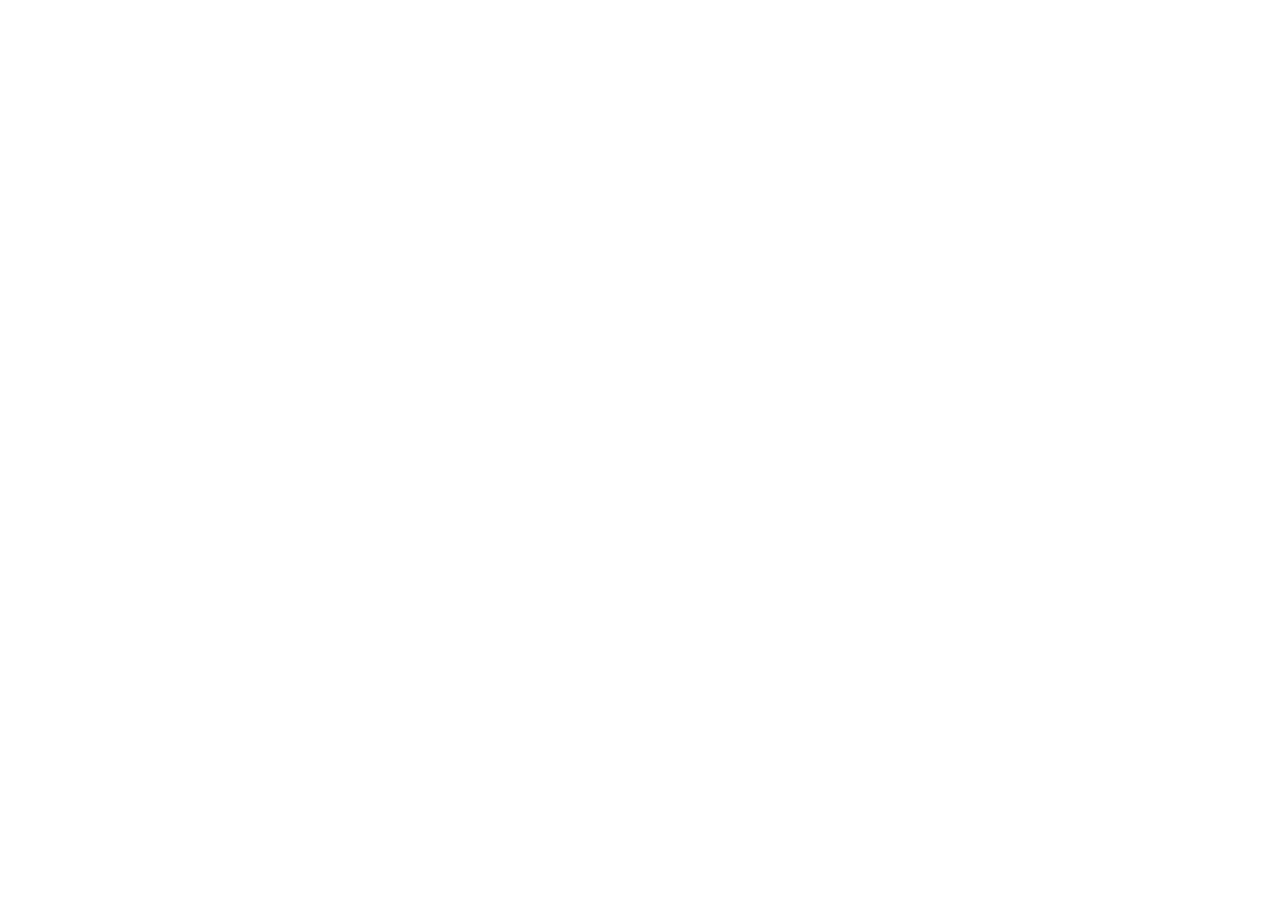
==== simulador.html @ ce79cee9 "Estilos pagina principal y optimizacion HTML CSS" ====
<!DOCTYPE html>
<html lang="en">
<head>
    <meta charset="UTF-8">
    <meta name="viewport" content="width=device-width, initial-scale=1.0">
    <title>Simulador</title>
</head>
<body>
    
</body>
</html>
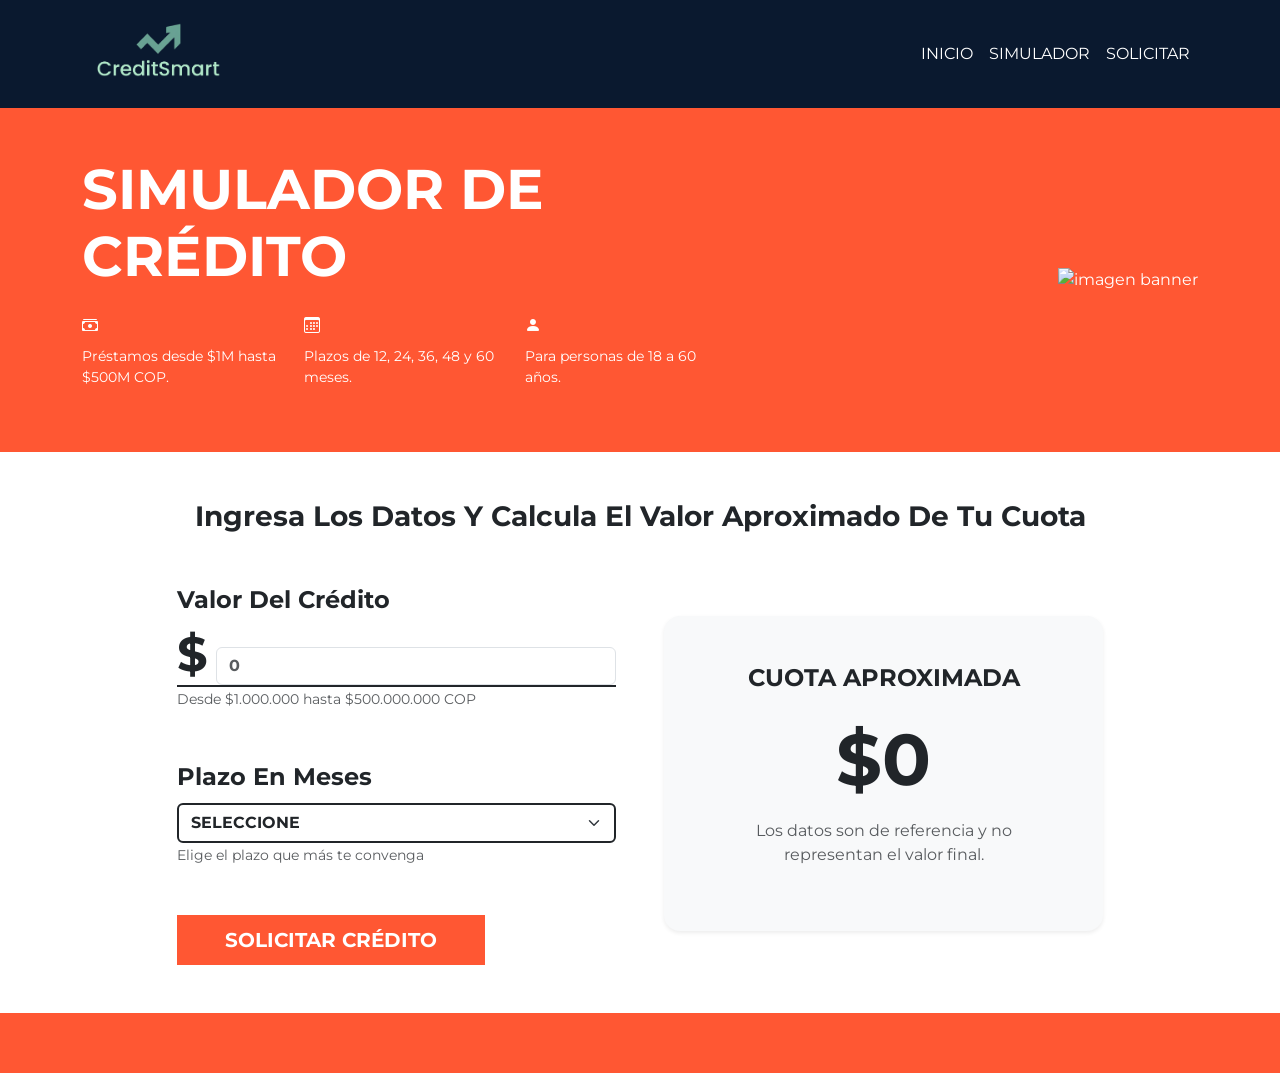
==== commit ba53ad56: "tercer commit: creación HTML y CSS pagina simulacion" ====
--- a/simulador.html
+++ b/simulador.html
@@ -1,11 +1,113 @@
 <!DOCTYPE html>
-<html lang="en">
+<html lang="es">
 <head>
     <meta charset="UTF-8">
     <meta name="viewport" content="width=device-width, initial-scale=1.0">
-    <title>Simulador</title>
+    <title>CrediSmart - Simulador</title>
+    <link href="https://cdn.jsdelivr.net/npm/bootstrap@5.3.0/dist/css/bootstrap.min.css" rel="stylesheet">
+    <link rel="stylesheet" href="https://cdn.jsdelivr.net/npm/bootstrap-icons@1.11.1/font/bootstrap-icons.css">
+    <link href="https://fonts.googleapis.com/css2?family=Montserrat:wght@400;700&display=swap" rel="stylesheet">
+    <link rel="stylesheet" href="css/styles.css">
 </head>
-<body>
-    
+<body class="d-flex flex-column min-vh-100">
+
+    <!--logo superior y menu-->
+    <nav class="navbar navbar-expand-lg navbar-dark bg-dark-blue py-3">
+        <div class="container">
+            <a class="navbar-brand fw-bold" href="#">
+                <img src="img/logo.png" alt="Logo" width="150" class="me-2"></a>
+
+            <div class="ms-auto">
+                <ul class="navbar-nav">
+                    <li class="nav-item"><a class="nav-link text-white" href="index.html">INICIO</a></li>
+                    <li class="nav-item"><a class="nav-link text-white" href="simulador.html">SIMULADOR</a></li>
+                    <li class="nav-item"><a class="nav-link text-white" href="solicitar.html">SOLICITAR</a></li>
+                </ul>
+        </div>
+    </nav>
+
+    <!--banner simulacion de credito-->
+    <header class="hero text-white py-5">
+    <div class="container">
+        <div class="row align-items-center">
+            
+            <div class="col-md-7">
+                <h1 class="display-4 fw-bold mb-4">SIMULADOR DE CRÉDITO</h1>
+                <div class="row g-4 text-center text-md-start">
+                    <div class="col-md-4">
+                        <i class="bi bi-cash-stack bi-hero"></i>
+                        <p class="small mt-2">Préstamos desde $1M hasta $500M COP.</p>
+                    </div>
+                    <div class="col-md-4">
+                        <i class="bi bi-calendar3 bi-hero"></i>
+                        <p class="small mt-2">Plazos de 12, 24, 36, 48 y 60 meses.</p>
+                    </div>
+                    <div class="col-md-4">
+                        <i class="bi bi-person-fill bi-hero"></i>
+                        <p class="small mt-2">Para personas de 18 a 60 años.</p>
+                    </div>
+                </div>
+            </div>
+
+            <div class="col-md-5 text-center text-md-end mt-4 mt-md-0">
+                <img src="img/img_banner.png" alt="imagen banner" class="img-fluid hero-img">
+            </div>
+
+        </div>
+    </div>
+</header>
+
+    <!--interface para ingresar datos de valor y plazo de cuotas-->
+    <main class="container my-auto py-5">
+        <h3 class="text-center fw-bold mb-5">Ingresa Los Datos Y Calcula El Valor Aproximado De Tu Cuota</h3>
+
+        <div class="row justify-content-center">
+            <div class="col-lg-10">
+                <div class="row g-5 align-items-center">
+                    
+                    <div class="col-md-6">
+                        <!--para ingresar valor del credito-->
+                        <div class="mb-5">
+                            <label class="form-label text-orange fw-bold fs-4">Valor Del Crédito</label>
+                            <div class="d-flex align-items-baseline border-bottom border-2 border-dark">
+                                <span class="display-5 fw-bold me-2">$</span>
+                                <input type="number" class="form-control custom-input display-5 fw-bold" placeholder="0">
+                            </div>
+                            <small class="text-muted">Desde $1.000.000 hasta $500.000.000 COP</small>
+                        </div>
+
+                        <!--para ingresar el plazo en meses-->
+                        <div class="mb-5">
+                            <label class="form-label text-orange fw-bold fs-4">Plazo En Meses</label>
+                            <select class="form-select custom-input display-6 fw-bold border-bottom border-2 border-dark">
+                                <option selected disabled>SELECCIONE</option>
+                                <option value="12">12 Meses</option>
+                                <option value="24">24 Meses</option>
+                                <option value="36">36 Meses</option>
+                                <option value="48">48 Meses</option>
+                                <option value="60">60 Meses</option>
+                            </select>
+                            <small class="text-muted">Elige el plazo que más te convenga</small>
+                        </div>
+
+                        <button class="btn btn-orange btn-lg px-5">Solicitar Crédito</button>
+                    </div>
+
+                    <!--pantalla que muestra simulacion de la cuota de credito-->
+                    <div class="col-md-6">
+                        <div class="bg-light p-5 text-center rounded-4 shadow-sm h-100">
+                            <h4 class="text-orange fw-bold mb-4">CUOTA APROXIMADA</h4>
+                            <div class="display-2 fw-bold text-orange mb-3">$0</div>
+                            <p class="text-muted px-4">Los datos son de referencia y no representan el valor final.</p>
+                        </div>
+                    </div>
+
+                </div>
+            </div>
+        </div>
+    </main>
+
+    <footer class="footer-naranja mt-auto"></footer>
+
 </body>
 </html>
--- a/css/styles.css
+++ b/css/styles.css
@@ -0,0 +1,81 @@
+/*configuracion y variables*/
+:root {
+    --naranja: #FF5733;
+    --naranja-dark: #E64A19;
+    --azul-oscuro: #0A192F;
+    --gris-fondo: #f8f9fa;
+}
+
+body {
+    font-family: 'Montserrat', sans-serif;
+}
+
+/*componentes globales (Navbar, Botones)*/
+.navbar { 
+    background-color: var(--azul-oscuro) !important; 
+}
+
+.btn-orange {
+    background-color: var(--naranja) !important;
+    color: white !important;
+    border: none !important;
+    border-radius: 0 !important;
+    padding: 10px 20px;
+    font-weight: bold;
+    text-transform: uppercase;
+    transition: 0.3s;
+}
+
+.btn-orange:hover {
+    background-color: var(--naranja-dark) !important;
+}
+
+/*seccion de hero e index*/
+.hero { 
+    background-color: var(--naranja); 
+    
+}
+
+
+
+/*cards*/
+.credit-card {
+    border-radius: 0;
+    display: flex;
+    flex-direction: column;
+    background-color: var(--gris-fondo);
+}
+
+.card-img-top {
+    width: 100%;
+    height: 220px; /* Ajustado para mejor proporción */
+    object-fit: cover;
+    object-position: center;
+}
+
+.credit-card .card-body {
+    flex-grow: 1;
+    display: flex;
+    flex-direction: column;
+    justify-content: space-between; /* Alinea el botón siempre al fondo */
+}
+
+/* Tipografía dentro de las cards */
+.credit-card h4 {
+    color: var(--azul-oscuro);
+    font-weight: 700;
+    margin-top: 15px;
+}
+
+.credit-card .label {
+    color: var(--azul-oscuro);
+    font-weight: 600;
+}
+
+/* Footer decorativo */
+.footer-naranja { 
+    background-color: var(--naranja); 
+    height: 60px;
+}
+
+
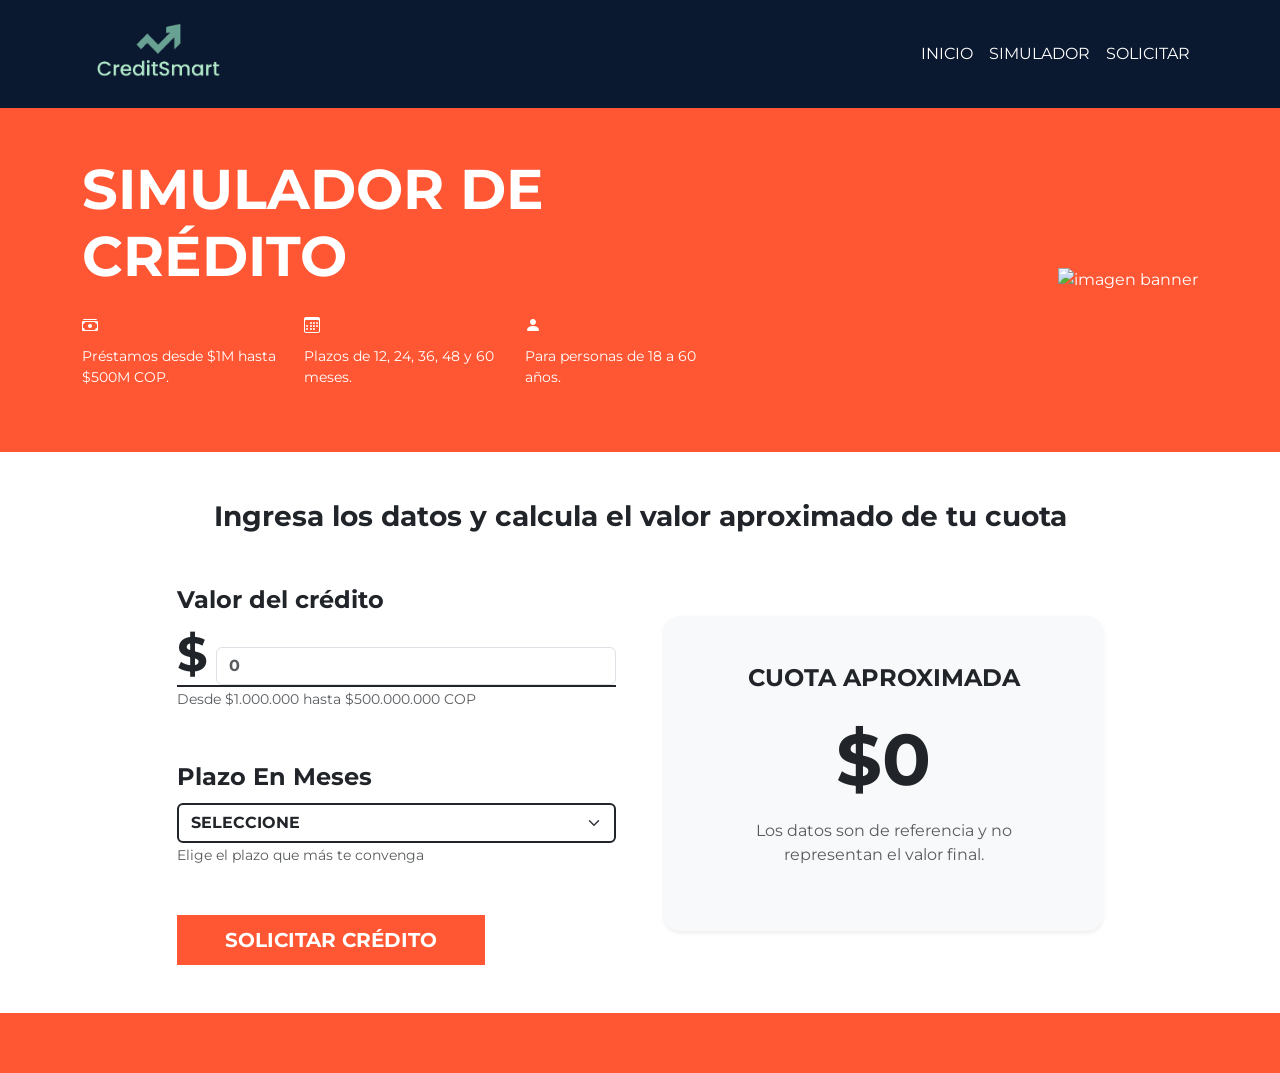
==== commit 73309fdb: "cuarto commit: estructuracion HTML con bootstrap de la pagina solicitar, formularios" ====
--- a/simulador.html
+++ b/simulador.html
@@ -59,7 +59,7 @@
 
     <!--interface para ingresar datos de valor y plazo de cuotas-->
     <main class="container my-auto py-5">
-        <h3 class="text-center fw-bold mb-5">Ingresa Los Datos Y Calcula El Valor Aproximado De Tu Cuota</h3>
+        <h3 class="text-center fw-bold mb-5">Ingresa los datos y calcula el valor aproximado de tu cuota</h3>
 
         <div class="row justify-content-center">
             <div class="col-lg-10">
@@ -68,7 +68,7 @@
                     <div class="col-md-6">
                         <!--para ingresar valor del credito-->
                         <div class="mb-5">
-                            <label class="form-label text-orange fw-bold fs-4">Valor Del Crédito</label>
+                            <label class="form-label text-orange fw-bold fs-4">Valor del crédito</label>
                             <div class="d-flex align-items-baseline border-bottom border-2 border-dark">
                                 <span class="display-5 fw-bold me-2">$</span>
                                 <input type="number" class="form-control custom-input display-5 fw-bold" placeholder="0">
